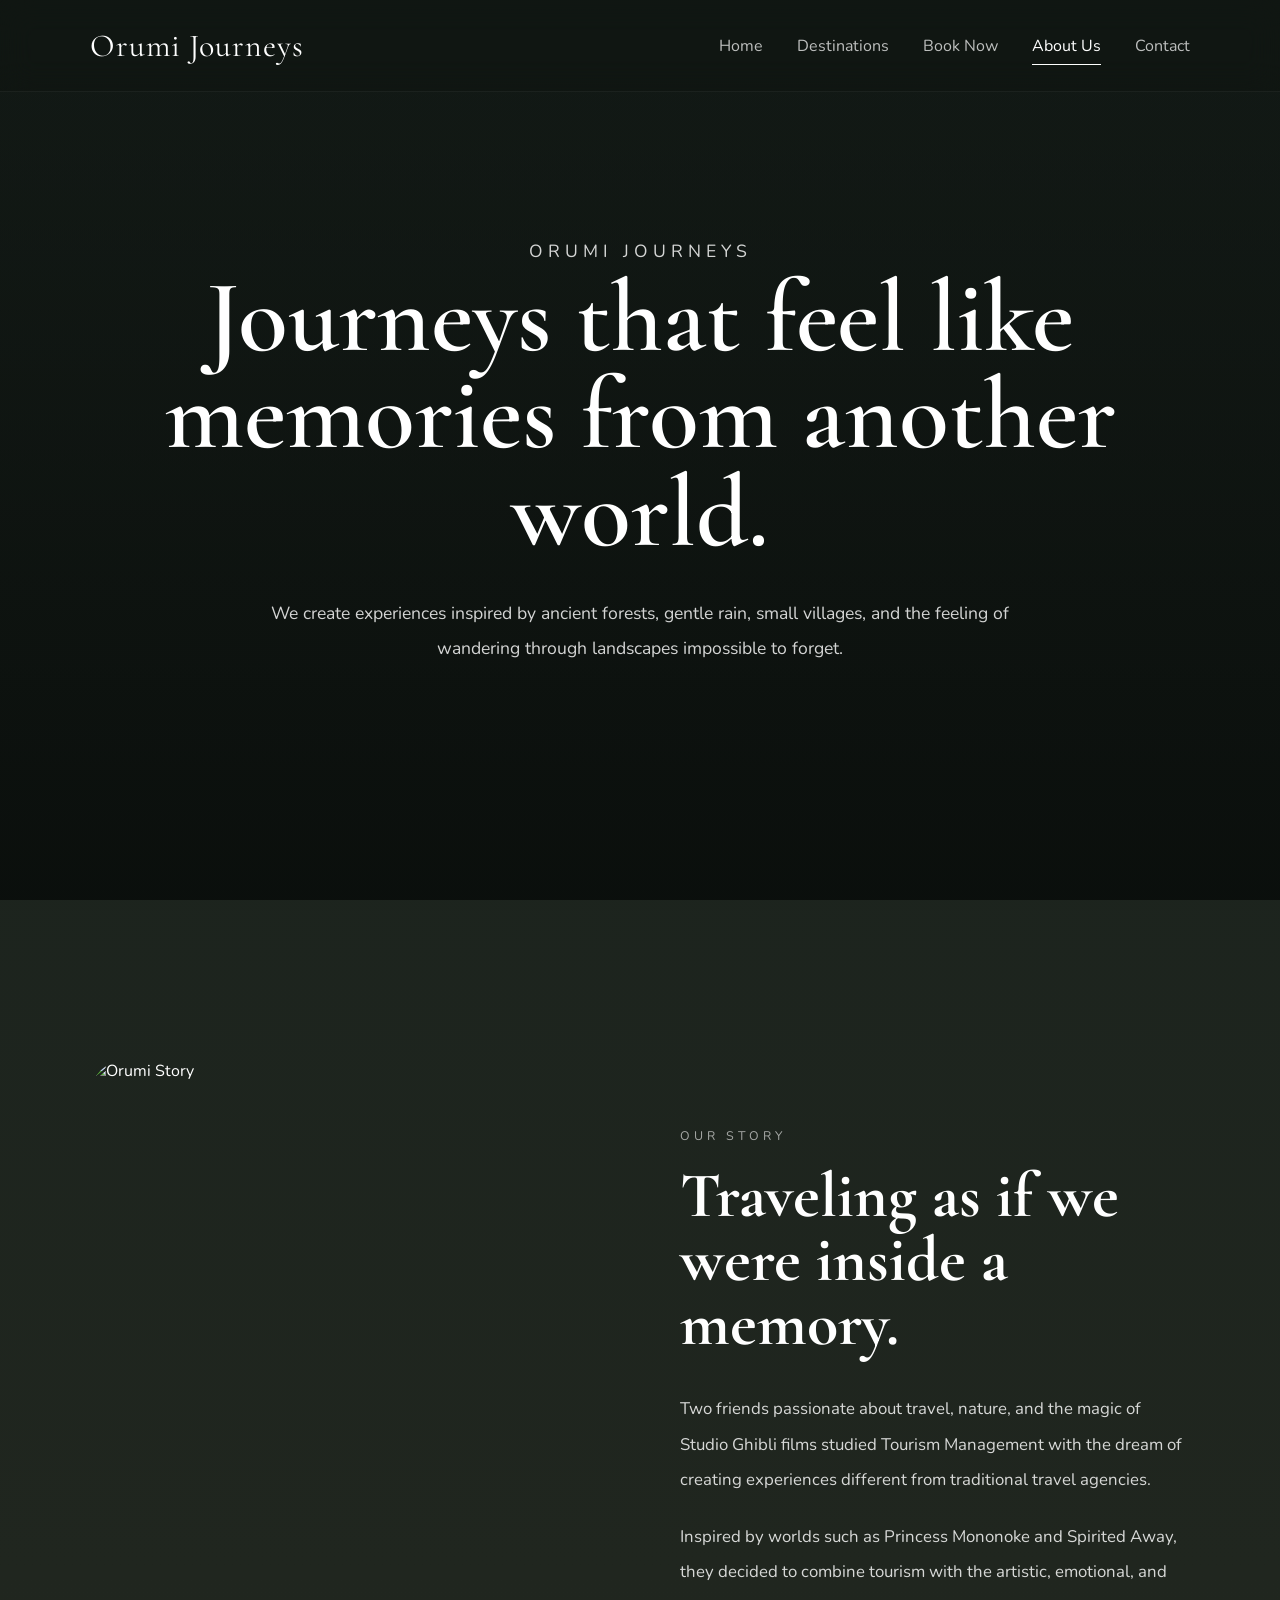
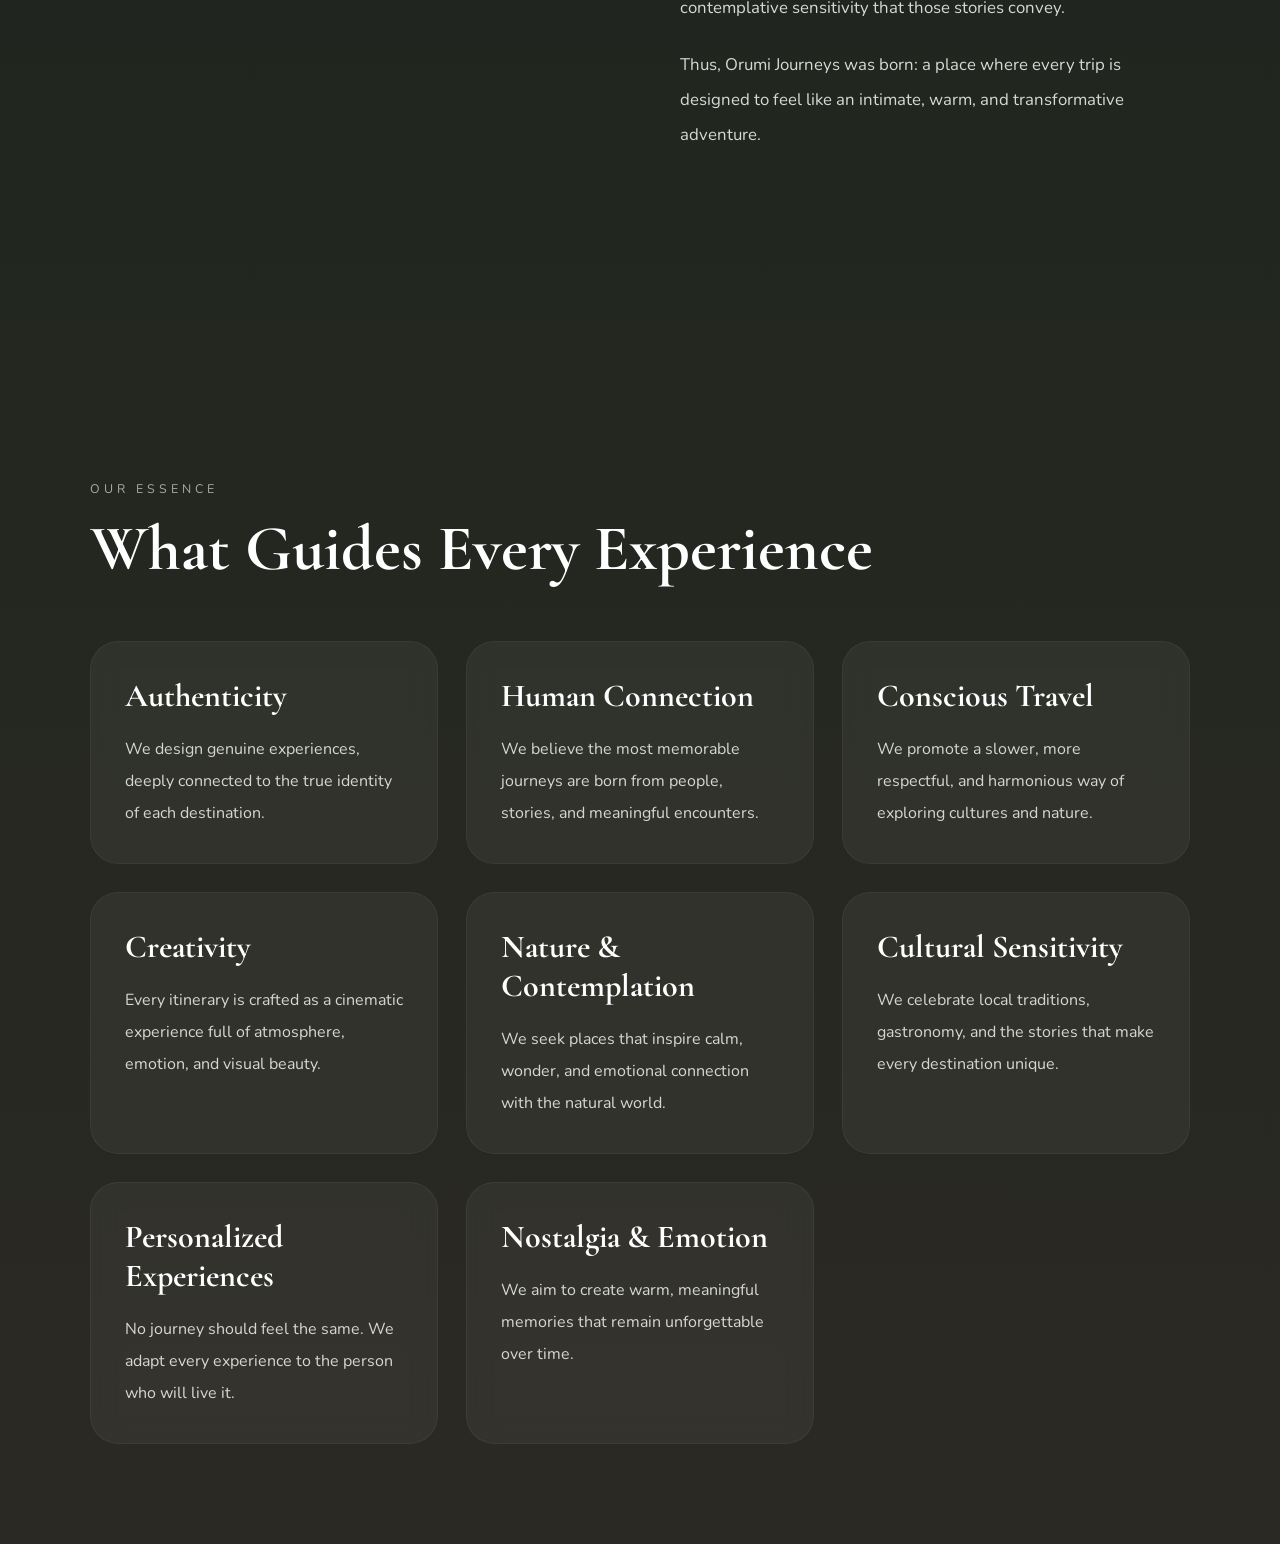
==== about-us.html @ 4b1cc678 "Update about-us.html" ====
<!DOCTYPE html>
<html lang="en">

<head>

  <meta charset="UTF-8">

  <meta
    name="viewport"
    content="width=device-width, initial-scale=1.0"
  >

  <title>
    About Us | Orumi Journeys
  </title>

  <!-- ================= FONTS ================= -->

  <link rel="preconnect" href="https://fonts.googleapis.com">

  <link
    rel="preconnect"
    href="https://fonts.gstatic.com"
    crossorigin
  >

  <link
    href="https://fonts.googleapis.com/css2?family=Cormorant+Garamond:wght@300;400;500;600;700&family=Nunito:wght@300;400;500;600&display=swap"
    rel="stylesheet"
  >

  <style>

    /* ================================================= */
    /* ================= RESET ========================= */
    /* ================================================= */

    * {

      margin: 0;
      padding: 0;
      box-sizing: border-box;

    }

    html {

      scroll-behavior: smooth;

    }

    body {

      font-family:
        'Nunito',
        sans-serif;

      background:
        linear-gradient(
          to bottom,
          #18211c,
          #20261f,
          #2b2923
        );

      color: white;

      overflow-x: hidden;

    }

    a {

      text-decoration: none;
      color: inherit;

    }

    img {

      display: block;

    }

    /* ================================================= */
    /* ================= FILM GRAIN ==================== */
    /* ================================================= */

    body::before {

      content: "";

      position: fixed;
      inset: 0;

      background-image:
        radial-gradient(
          rgba(255,255,255,0.03) 1px,
          transparent 1px
        );

      background-size:
        4px 4px;

      opacity: 0.18;

      pointer-events: none;

      z-index: 9999;

    }

    /* ================================================= */
    /* ================= HEADER ======================== */
    /* ================================================= */

    .header {

      position: fixed;

      top: 0;
      left: 0;

      width: 100%;

      padding:
        26px 7vw;

      display: flex;
      justify-content: space-between;
      align-items: center;

      z-index: 1000;

      background:
        rgba(12,16,14,0.28);

      backdrop-filter: blur(16px);

      border-bottom:
        1px solid rgba(255,255,255,0.05);

    }

    .logo {

      font-family:
        'Cormorant Garamond',
        serif;

      font-size: 2rem;

      letter-spacing: 1px;

    }

    .menu {

      display: flex;
      gap: 34px;

    }

    .menu a {

      opacity: 0.72;

      transition:
        opacity 0.4s ease;

      position: relative;

    }

    .menu a:hover,
    .menu a.active {

      opacity: 1;

    }

    .menu a.active::after {

      content: "";

      position: absolute;

      left: 0;
      bottom: -8px;

      width: 100%;
      height: 1px;

      background: white;

    }
        /* ================================================= */
    /* ================= HERO ========================== */
    /* ================================================= */

    .hero {

      position: relative;

      height: 100vh;

      display: flex;
      align-items: center;
      justify-content: center;

      text-align: center;

      overflow: hidden;

      background-image:
        url("img/yakushima.jpg");

      background-size: cover;
      background-position: center;

    }

    .hero::before {

      content: "";

      position: absolute;
      inset: 0;

      background:
        linear-gradient(
          to bottom,
          rgba(8,12,10,0.35),
          rgba(8,12,10,0.88)
        );

    }

    .hero-content {

      position: relative;
      z-index: 2;

      max-width: 1000px;

      padding:
        0 20px;

      animation:
        fadeUp 1.5s ease;

    }

    .hero-mini {

      letter-spacing: 5px;

      text-transform: uppercase;

      opacity: 0.7;

      margin-bottom: 22px;

      font-size: 0.85rem;

    }

    .hero h1 {

      font-family:
        'Cormorant Garamond',
        serif;

      font-size:
        clamp(3.5rem, 8vw, 7rem);

      line-height: 0.95;

      margin-bottom: 35px;

      font-weight: 600;

    }

    .hero p {

      max-width: 760px;

      margin: auto;

      line-height: 2;

      font-size: 1.1rem;

      opacity: 0.82;

    }

    /* ================================================= */
    /* ================= GENERAL ======================= */
    /* ================================================= */

    section {

      position: relative;

    }

    .section-mini {

      letter-spacing: 4px;

      text-transform: uppercase;

      font-size: 0.78rem;

      opacity: 0.6;

      margin-bottom: 20px;

    }

    .section-title {

      font-family:
        'Cormorant Garamond',
        serif;

      font-size:
        clamp(3rem,5vw,5.5rem);

      line-height: 1;

      margin-bottom: 35px;

    }

    .section-text {

      line-height: 2.1;

      opacity: 0.82;

      font-size: 1.05rem;

      max-width: 900px;

    }

    /* ================================================= */
    /* ================= STORY ========================= */
    /* ================================================= */

    .story-section {

      padding:
        160px 7vw;

    }

    .story-layout {

      display: grid;

      grid-template-columns:
        1fr 1fr;

      gap: 80px;

      align-items: center;

    }

    .story-image {

      position: relative;

      overflow: hidden;

      border-radius: 36px;

    }

    .story-image img {

      width: 100%;
      height: 760px;

      object-fit: cover;

      transition:
        transform 1.6s ease;

    }

    .story-image:hover img {

      transform: scale(1.04);

    }

    /* ================================================= */
    /* ================= VALUES ======================== */
    /* ================================================= */

    .values-section {

      padding:
        100px 7vw;

    }

    .values-grid {

      display: grid;

      grid-template-columns:
        repeat(auto-fit,minmax(280px,1fr));

      gap: 28px;

      margin-top: 60px;

    }

    .value {

      padding:
        34px;

      border-radius: 28px;

      background:
        rgba(255,255,255,0.05);

      border:
        1px solid rgba(255,255,255,0.05);

      backdrop-filter: blur(12px);

      transition:
        transform 0.5s ease,
        background 0.5s ease;

    }

    .value:hover {

      transform:
        translateY(-6px);

      background:
        rgba(255,255,255,0.08);

    }

    .value h3 {

      font-family:
        'Cormorant Garamond',
        serif;

      font-size: 2rem;

      margin-bottom: 18px;

    }

    .value p {

      line-height: 2;

      opacity: 0.8;

    }

    /* ================================================= */
    /* ================= IMAGE BREAK =================== */
    /* ================================================= */

    .image-break {

      height: 80vh;

      background-image:
        url("img/forest-fog.jpg");

      background-size: cover;
      background-position: center;

      background-attachment: fixed;

      position: relative;

    }
        .image-break::before {

      content: "";

      position: absolute;
      inset: 0;

      background:
        rgba(10,12,10,0.45);

    }

    /* ================================================= */
    /* ================= DIFFERENCE ==================== */
    /* ================================================= */

    .difference-section {

      padding:
        140px 7vw;

    }

    .difference-content {

      max-width: 950px;

    }

    .difference-list {

      display: flex;
      flex-direction: column;

      gap: 24px;

      margin-top: 45px;

    }

    .difference-item {

      padding-left: 24px;

      position: relative;

      line-height: 2;

      opacity: 0.84;

    }

    .difference-item::before {

      content: "";

      position: absolute;

      left: 0;
      top: 14px;

      width: 8px;
      height: 8px;

      border-radius: 50%;

      background:
        rgba(255,255,255,0.65);

    }

    /* ================================================= */
    /* ================= FOUNDERS ====================== */
    /* ================================================= */

    .founders-section {

      padding:
        140px 7vw;

    }

    .founders-title {

      font-family:
        'Cormorant Garamond',
        serif;

      font-size:
        clamp(3rem,5vw,5rem);

      line-height: 1;

      max-width: 700px;

      margin-bottom: 70px;

    }

    .founders-grid {

      display: grid;

      grid-template-columns:
        repeat(auto-fit,minmax(320px,1fr));

      gap: 40px;

    }

    .founder {

      position: relative;

    }

    .founder img {

      width: 100%;
      height: 650px;

      object-fit: cover;

      border-radius: 32px;

    }

    .founder-text {

      padding-top: 25px;

    }

    .founder-text h3 {

      font-family:
        'Cormorant Garamond',
        serif;

      font-size: 2.2rem;

      margin-bottom: 18px;

    }

    .founder-text p {

      line-height: 2;

      opacity: 0.82;

    }

    /* ================================================= */
    /* ================= TESTIMONIALS ================== */
    /* ================================================= */

    .testimonials {

      padding:
        140px 7vw;

    }

    .testimonial-grid {

      display: grid;

      grid-template-columns:
        repeat(auto-fit,minmax(280px,1fr));

      gap: 30px;

      margin-top: 60px;

    }

    .testimonial {

      padding:
        34px;

      border-radius: 28px;

      background:
        rgba(255,255,255,0.05);

      border:
        1px solid rgba(255,255,255,0.05);

      line-height: 2;

      opacity: 0.85;

    }

    .testimonial span {

      display: block;

      margin-top: 24px;

      opacity: 0.6;

    }

    /* ================================================= */
    /* ================= FINAL CTA ===================== */
    /* ================================================= */

    .final-cta {

      position: relative;

      padding:
        180px 7vw;

      overflow: hidden;

      background-image:
        url("img/jiufen.jpg");

      background-size: cover;
      background-position: center;

    }

    .cta-overlay {

      position: absolute;
      inset: 0;

      background:
        rgba(8,10,8,0.72);

      backdrop-filter: blur(3px);

    }

    .cta-content {

      position: relative;
      z-index: 2;

      max-width: 900px;

    }

    .cta-content h2 {

      font-family:
        'Cormorant Garamond',
        serif;

      font-size:
        clamp(3rem,6vw,5.8rem);

      line-height: 0.98;

      margin-bottom: 30px;

    }

    .cta-content p {

      max-width: 700px;

      line-height: 2;

      opacity: 0.82;

      margin-bottom: 45px;

    }

    .cta-buttons {

      display: flex;
      flex-wrap: wrap;

      gap: 20px;

    }

    .btn {

      padding:
        18px 34px;

      border-radius: 999px;

      transition:
        transform 0.4s ease,
        background 0.4s ease;

    }

    .btn:hover {

      transform:
        translateY(-3px);

    }

    .btn-primary {

      background:
        white;

      color:
        #151b18;

    }
        .btn-secondary {

      background:
        rgba(255,255,255,0.08);

      border:
        1px solid rgba(255,255,255,0.08);

    }

    /* ================================================= */
    /* ================= FOOTER ======================== */
    /* ================================================= */

    footer {

      padding:
        90px 7vw;

      background:
        #141815;

      border-top:
        1px solid rgba(255,255,255,0.05);

    }

    .footer-grid {

      display: grid;

      grid-template-columns:
        repeat(auto-fit,minmax(220px,1fr));

      gap: 50px;

    }

    .footer-title {

      font-family:
        'Cormorant Garamond',
        serif;

      font-size: 2rem;

      margin-bottom: 20px;

    }

    .footer-column {

      display: flex;
      flex-direction: column;

      gap: 14px;

    }

    .footer-column p,
    .footer-column a {

      opacity: 0.74;

    }

    .footer-bottom {

      margin-top: 70px;

      text-align: center;

      opacity: 0.55;

    }

    /* ================================================= */
    /* ================= ANIMATIONS ==================== */
    /* ================================================= */

    @keyframes fadeUp {

      from {

        opacity: 0;
        transform:
          translateY(30px);

      }

      to {

        opacity: 1;
        transform:
          translateY(0);

      }

    }

    /* ================================================= */
    /* ================= RESPONSIVE ==================== */
    /* ================================================= */

    @media (max-width: 1000px) {

      .story-layout {

        grid-template-columns:
          1fr;

      }

      .story-image img {

        height: 520px;

      }

    }

    @media (max-width: 900px) {

      .menu {

        display: none;

      }

      .hero {

        height: 90vh;

      }

      section {

        overflow: hidden;

      }

      .story-section,
      .difference-section,
      .founders-section,
      .testimonials,
      .values-section {

        padding:
          100px 24px;

      }

      .final-cta {

        padding:
          140px 24px;

      }

      .founder img {

        height: 500px;

      }

    }

  </style>

</head>

<body>

  <header class="header">

    <div class="logo">
      Orumi Journeys
    </div>

    <nav class="menu">

      <a href="index.html">
        Home
      </a>

      <a href="destinations.html">
        Destinations
      </a>

      <a href="book-now.html">
        Book Now
      </a>

      <a
        href="about-us.html"
        class="active"
      >
        About Us
      </a>

      <a href="contact-us.html">
        Contact
      </a>

    </nav>

  </header>

  <section class="hero">

    <div class="hero-content">

      <p class="hero-mini">
        Orumi Journeys
      </p>

      <h1>
        Journeys that feel like
        memories from another world.
      </h1>

      <p>

        We create experiences inspired by
        ancient forests, gentle rain,
        small villages, and the feeling
        of wandering through landscapes
        impossible to forget.

      </p>

    </div>

  </section>

  <section class="story-section">

    <div class="story-layout">

      <div class="story-image">

        <img
          src="img/about-story.jpg"
          alt="Orumi Story"
        >

      </div>

      <div class="story-content">

        <p class="section-mini">
          Our Story
        </p>

        <h2 class="section-title">
          Traveling as if
          we were inside
          a memory.
        </h2>

        <p class="section-text">

          Two friends passionate about travel,
          nature, and the magic of
          Studio Ghibli films studied Tourism
          Management with the dream of creating
          experiences different from
          traditional travel agencies.

        </p>

        <br>

        <p class="section-text">

          Inspired by worlds such as
          Princess Mononoke and Spirited Away,
          they decided to combine tourism with
          the artistic, emotional, and contemplative
          sensitivity that those stories convey.

        </p>

        <br>

        <p class="section-text">

          Thus, Orumi Journeys was born:
          a place where every trip is designed
          to feel like an intimate,
          warm, and transformative adventure.

        </p>

      </div>

    </div>

  </section>

  <section class="values-section">

    <p class="section-mini">
      Our Essence
    </p>

    <h2 class="section-title">
      What Guides Every Experience
    </h2>

    <div class="values-grid">

      <div class="value">
        <h3>Authenticity</h3>
        <p>
          We design genuine experiences,
          deeply connected to the true identity
          of each destination.
        </p>
      </div>

      <div class="value">
        <h3>Human Connection</h3>
        <p>
          We believe the most memorable journeys
          are born from people, stories,
          and meaningful encounters.
        </p>
      </div>

      <div class="value">
        <h3>Conscious Travel</h3>
        <p>
          We promote a slower, more respectful,
          and harmonious way of exploring
          cultures and nature.
        </p>
      </div>

      <div class="value">
        <h3>Creativity</h3>
        <p>
          Every itinerary is crafted as a
          cinematic experience full of atmosphere,
          emotion, and visual beauty.
        </p>
      </div>

      <div class="value">
        <h3>Nature & Contemplation</h3>
        <p>
          We seek places that inspire calm,
          wonder, and emotional connection
          with the natural world.
        </p>
      </div>

      <div class="value">
        <h3>Cultural Sensitivity</h3>
        <p>
          We celebrate local traditions,
          gastronomy, and the stories
          that make every destination unique.
        </p>
      </div>

      <div class="value">
        <h3>Personalized Experiences</h3>
        <p>
          No journey should feel the same.
          We adapt every experience to the person
          who will live it.
        </p>
      </div>

      <div class="value">
        <h3>Nostalgia & Emotion</h3>
        <p>
          We aim to create warm,
          meaningful memories that remain
          unforgettable over time.
        </p>
      </div>

    </div>

  </section>

</body>

</html>
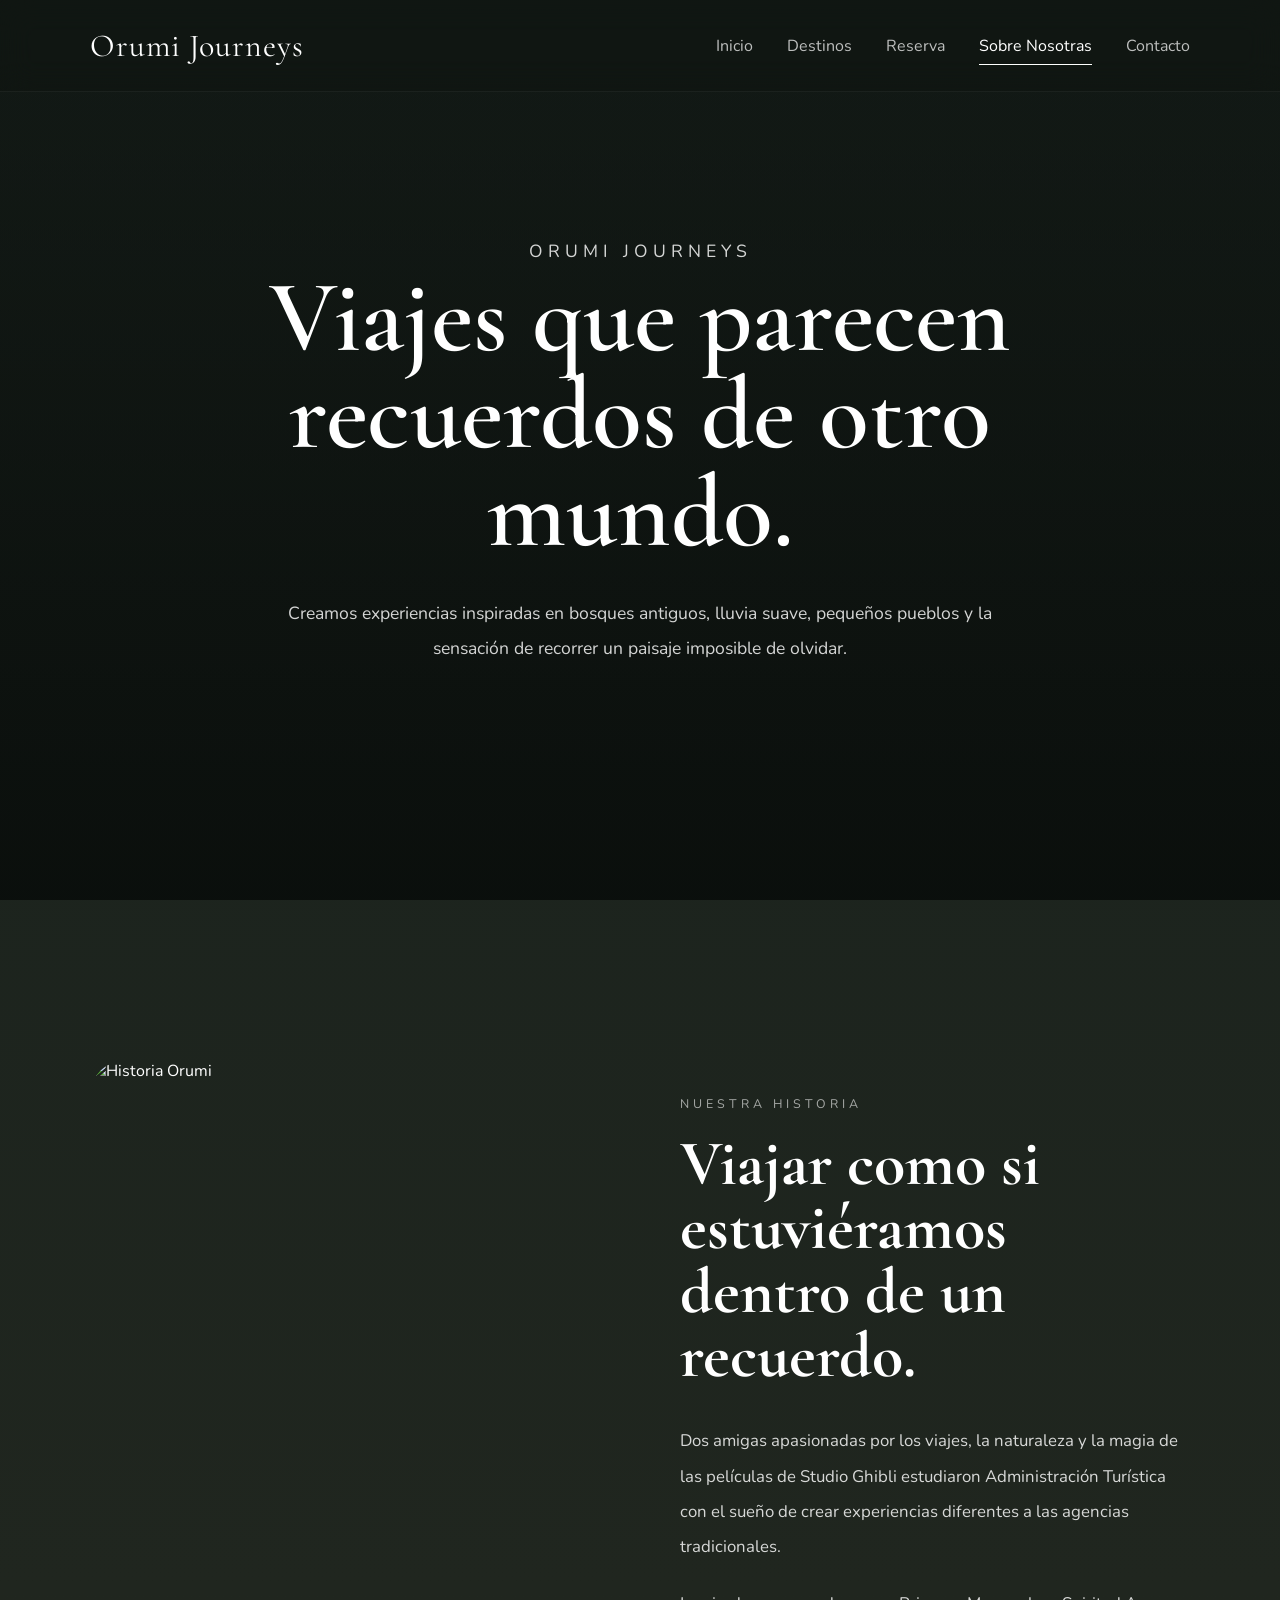
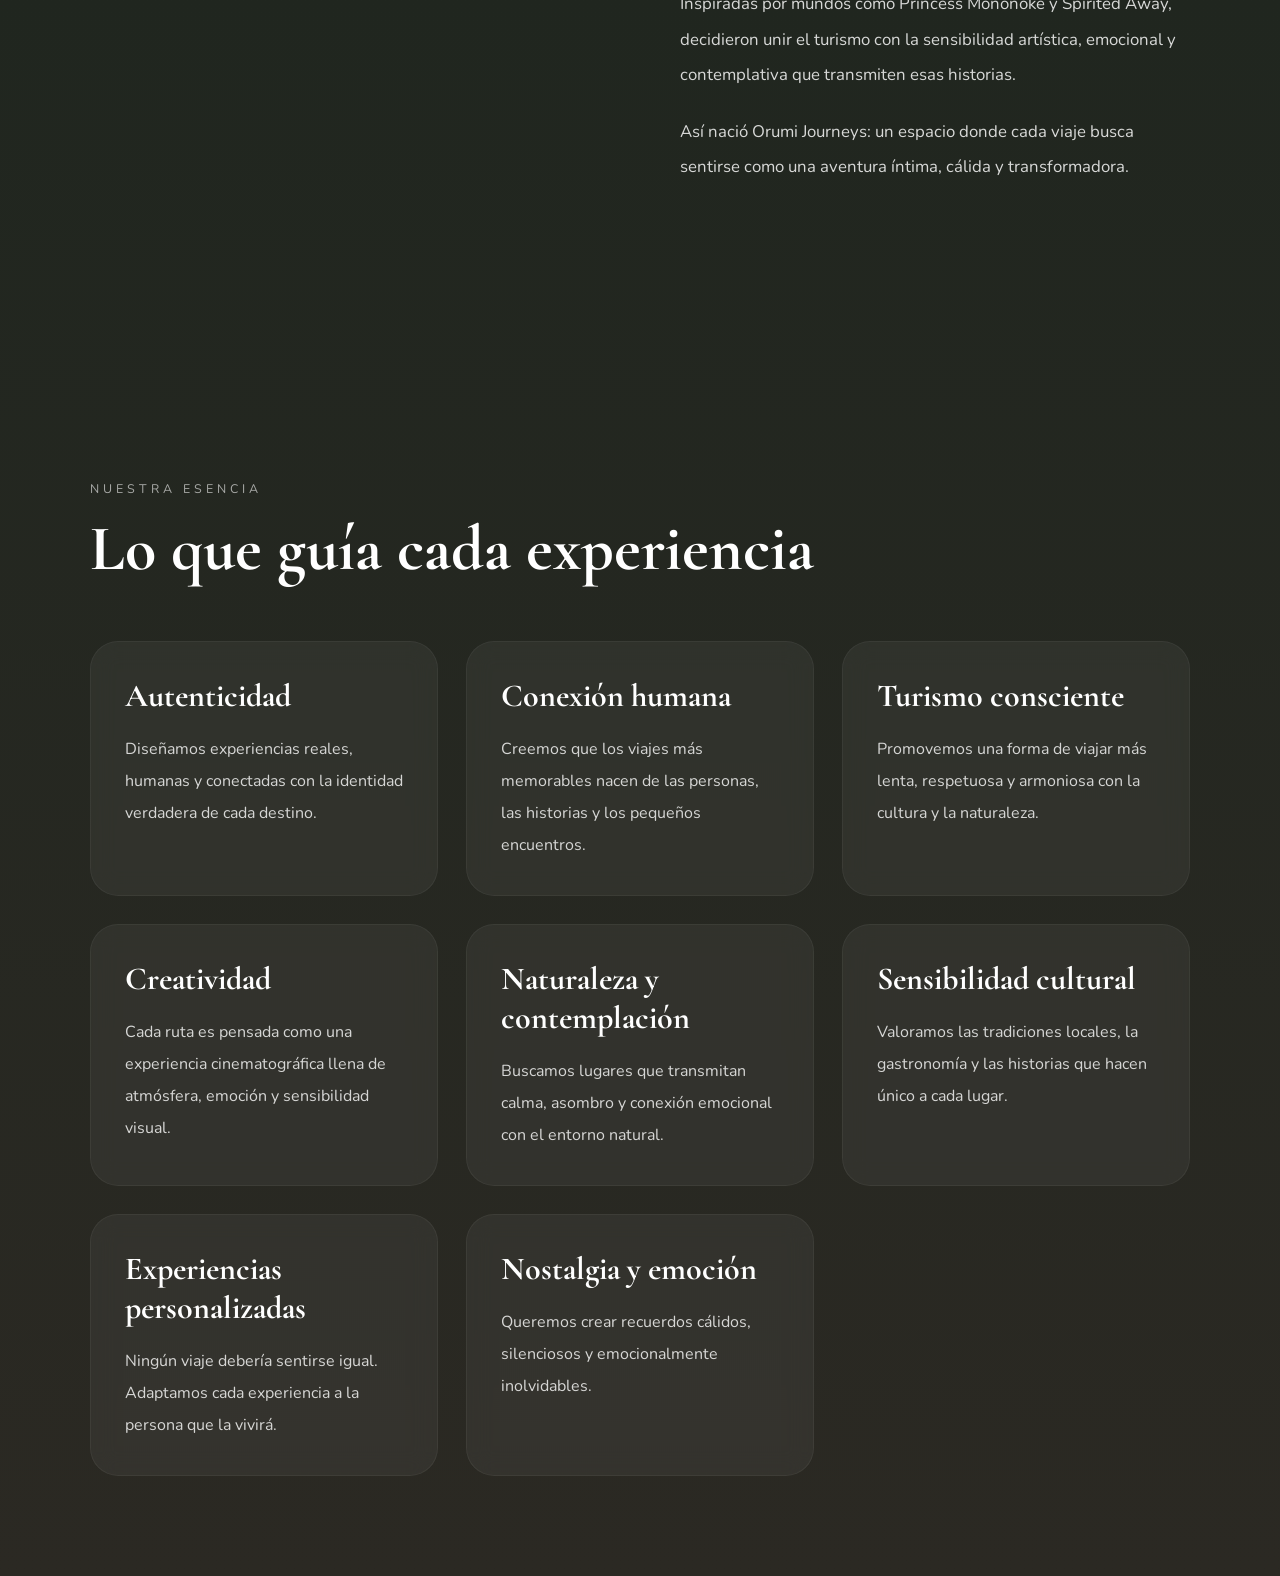
==== commit b51e9d91: "Translate 'About Us' page content to Spanish" ====
--- a/about-us.html
+++ b/about-us.html
@@ -1,5 +1,5 @@
 <!DOCTYPE html>
-<html lang="en">
+<html lang="es">
 
 <head>
 
@@ -11,10 +11,10 @@
   >
 
   <title>
-    About Us | Orumi Journeys
+    Sobre Nosotras | Orumi Journeys
   </title>
 
-  <!-- ================= FONTS ================= -->
+  <!-- ================= FUENTES ================= -->
 
   <link rel="preconnect" href="https://fonts.googleapis.com">
 
@@ -194,7 +194,8 @@
       background: white;
 
     }
-        /* ================================================= */
+
+    /* ================================================= */
     /* ================= HERO ========================== */
     /* ================================================= */
 
@@ -493,7 +494,8 @@
       position: relative;
 
     }
-        .image-break::before {
+
+    .image-break::before {
 
       content: "";
 
@@ -806,7 +808,8 @@
         #151b18;
 
     }
-        .btn-secondary {
+
+    .btn-secondary {
 
       background:
         rgba(255,255,255,0.08);
@@ -979,6 +982,10 @@
 
 <body>
 
+  <!-- ================================================= -->
+  <!-- ================= HEADER ======================== -->
+  <!-- ================================================= -->
+
   <header class="header">
 
     <div class="logo">
@@ -988,31 +995,35 @@
     <nav class="menu">
 
       <a href="index.html">
-        Home
+        Inicio
       </a>
 
       <a href="destinations.html">
-        Destinations
+        Destinos
       </a>
 
       <a href="book-now.html">
-        Book Now
+        Reserva
       </a>
 
       <a
         href="about-us.html"
         class="active"
       >
-        About Us
+        Sobre Nosotras
       </a>
 
-      <a href="contact-us.html">
-        Contact
+      <a href="contacto.html">
+        Contacto
       </a>
 
     </nav>
 
   </header>
+
+  <!-- ================================================= -->
+  <!-- ================= HERO ========================== -->
+  <!-- ================================================= -->
 
   <section class="hero">
 
@@ -1023,23 +1034,26 @@
       </p>
 
       <h1>
-        Journeys that feel like
-        memories from another world.
+        Viajes que parecen
+        recuerdos de otro mundo.
       </h1>
 
       <p>
 
-        We create experiences inspired by
-        ancient forests, gentle rain,
-        small villages, and the feeling
-        of wandering through landscapes
-        impossible to forget.
+        Creamos experiencias inspiradas
+        en bosques antiguos, lluvia suave,
+        pequeños pueblos y la sensación
+        de recorrer un paisaje imposible de olvidar.
 
       </p>
 
     </div>
 
   </section>
+
+  <!-- ================================================= -->
+  <!-- ================= STORY ========================= -->
+  <!-- ================================================= -->
 
   <section class="story-section">
 
@@ -1049,7 +1063,7 @@
 
         <img
           src="img/about-story.jpg"
-          alt="Orumi Story"
+          alt="Historia Orumi"
         >
 
       </div>
@@ -1057,23 +1071,22 @@
       <div class="story-content">
 
         <p class="section-mini">
-          Our Story
+          Nuestra Historia
         </p>
 
         <h2 class="section-title">
-          Traveling as if
-          we were inside
-          a memory.
+          Viajar como si
+          estuviéramos dentro
+          de un recuerdo.
         </h2>
 
         <p class="section-text">
 
-          Two friends passionate about travel,
-          nature, and the magic of
-          Studio Ghibli films studied Tourism
-          Management with the dream of creating
-          experiences different from
-          traditional travel agencies.
+          Dos amigas apasionadas por los viajes,
+          la naturaleza y la magia de las películas
+          de Studio Ghibli estudiaron Administración
+          Turística con el sueño de crear experiencias
+          diferentes a las agencias tradicionales.
 
         </p>
 
@@ -1081,11 +1094,11 @@
 
         <p class="section-text">
 
-          Inspired by worlds such as
-          Princess Mononoke and Spirited Away,
-          they decided to combine tourism with
-          the artistic, emotional, and contemplative
-          sensitivity that those stories convey.
+          Inspiradas por mundos como
+          Princess Mononoke y Spirited Away,
+          decidieron unir el turismo con la sensibilidad
+          artística, emocional y contemplativa
+          que transmiten esas historias.
 
         </p>
 
@@ -1093,10 +1106,10 @@
 
         <p class="section-text">
 
-          Thus, Orumi Journeys was born:
-          a place where every trip is designed
-          to feel like an intimate,
-          warm, and transformative adventure.
+          Así nació Orumi Journeys:
+          un espacio donde cada viaje busca sentirse
+          como una aventura íntima,
+          cálida y transformadora.
 
         </p>
 
@@ -1106,88 +1119,148 @@
 
   </section>
 
+  <!-- ================================================= -->
+  <!-- ================= VALUES ======================== -->
+  <!-- ================================================= -->
+
   <section class="values-section">
 
     <p class="section-mini">
-      Our Essence
+      Nuestra esencia
     </p>
 
     <h2 class="section-title">
-      What Guides Every Experience
+      Lo que guía cada experiencia
     </h2>
 
     <div class="values-grid">
 
       <div class="value">
-        <h3>Authenticity</h3>
+
+        <h3>
+          Autenticidad
+        </h3>
+
         <p>
-          We design genuine experiences,
-          deeply connected to the true identity
-          of each destination.
+
+          Diseñamos experiencias reales,
+          humanas y conectadas con la identidad
+          verdadera de cada destino.
+
         </p>
+
       </div>
 
       <div class="value">
-        <h3>Human Connection</h3>
+
+        <h3>
+          Conexión humana
+        </h3>
+
         <p>
-          We believe the most memorable journeys
-          are born from people, stories,
-          and meaningful encounters.
+
+          Creemos que los viajes más memorables
+          nacen de las personas, las historias
+          y los pequeños encuentros.
+
         </p>
+
       </div>
 
       <div class="value">
-        <h3>Conscious Travel</h3>
+
+        <h3>
+          Turismo consciente
+        </h3>
+
         <p>
-          We promote a slower, more respectful,
-          and harmonious way of exploring
-          cultures and nature.
+
+          Promovemos una forma de viajar
+          más lenta, respetuosa y armoniosa
+          con la cultura y la naturaleza.
+
         </p>
+
       </div>
 
       <div class="value">
-        <h3>Creativity</h3>
+
+        <h3>
+          Creatividad
+        </h3>
+
         <p>
-          Every itinerary is crafted as a
-          cinematic experience full of atmosphere,
-          emotion, and visual beauty.
+
+          Cada ruta es pensada como una experiencia
+          cinematográfica llena de atmósfera,
+          emoción y sensibilidad visual.
+
         </p>
+
       </div>
 
       <div class="value">
-        <h3>Nature & Contemplation</h3>
+
+        <h3>
+          Naturaleza y contemplación
+        </h3>
+
         <p>
-          We seek places that inspire calm,
-          wonder, and emotional connection
-          with the natural world.
+
+          Buscamos lugares que transmitan calma,
+          asombro y conexión emocional
+          con el entorno natural.
+
         </p>
+
       </div>
 
       <div class="value">
-        <h3>Cultural Sensitivity</h3>
+
+        <h3>
+          Sensibilidad cultural
+        </h3>
+
         <p>
-          We celebrate local traditions,
-          gastronomy, and the stories
-          that make every destination unique.
+
+          Valoramos las tradiciones locales,
+          la gastronomía y las historias
+          que hacen único a cada lugar.
+
         </p>
+
       </div>
 
       <div class="value">
-        <h3>Personalized Experiences</h3>
+
+        <h3>
+          Experiencias personalizadas
+        </h3>
+
         <p>
-          No journey should feel the same.
-          We adapt every experience to the person
-          who will live it.
+
+          Ningún viaje debería sentirse igual.
+          Adaptamos cada experiencia a la persona
+          que la vivirá.
+
         </p>
+
       </div>
 
       <div class="value">
-        <h3>Nostalgia & Emotion</h3>
+
+        <h3>
+          Nostalgia y emoción
+        </h3>
+
         <p>
-          We aim to create warm,
-          meaningful memories that remain
-          unforgettable over time.
+
+          Queremos crear recuerdos cálidos,
+          silenciosos y emocionalmente
+          inolvidables.
+
         </p>
+
       </div>
 
     </div>
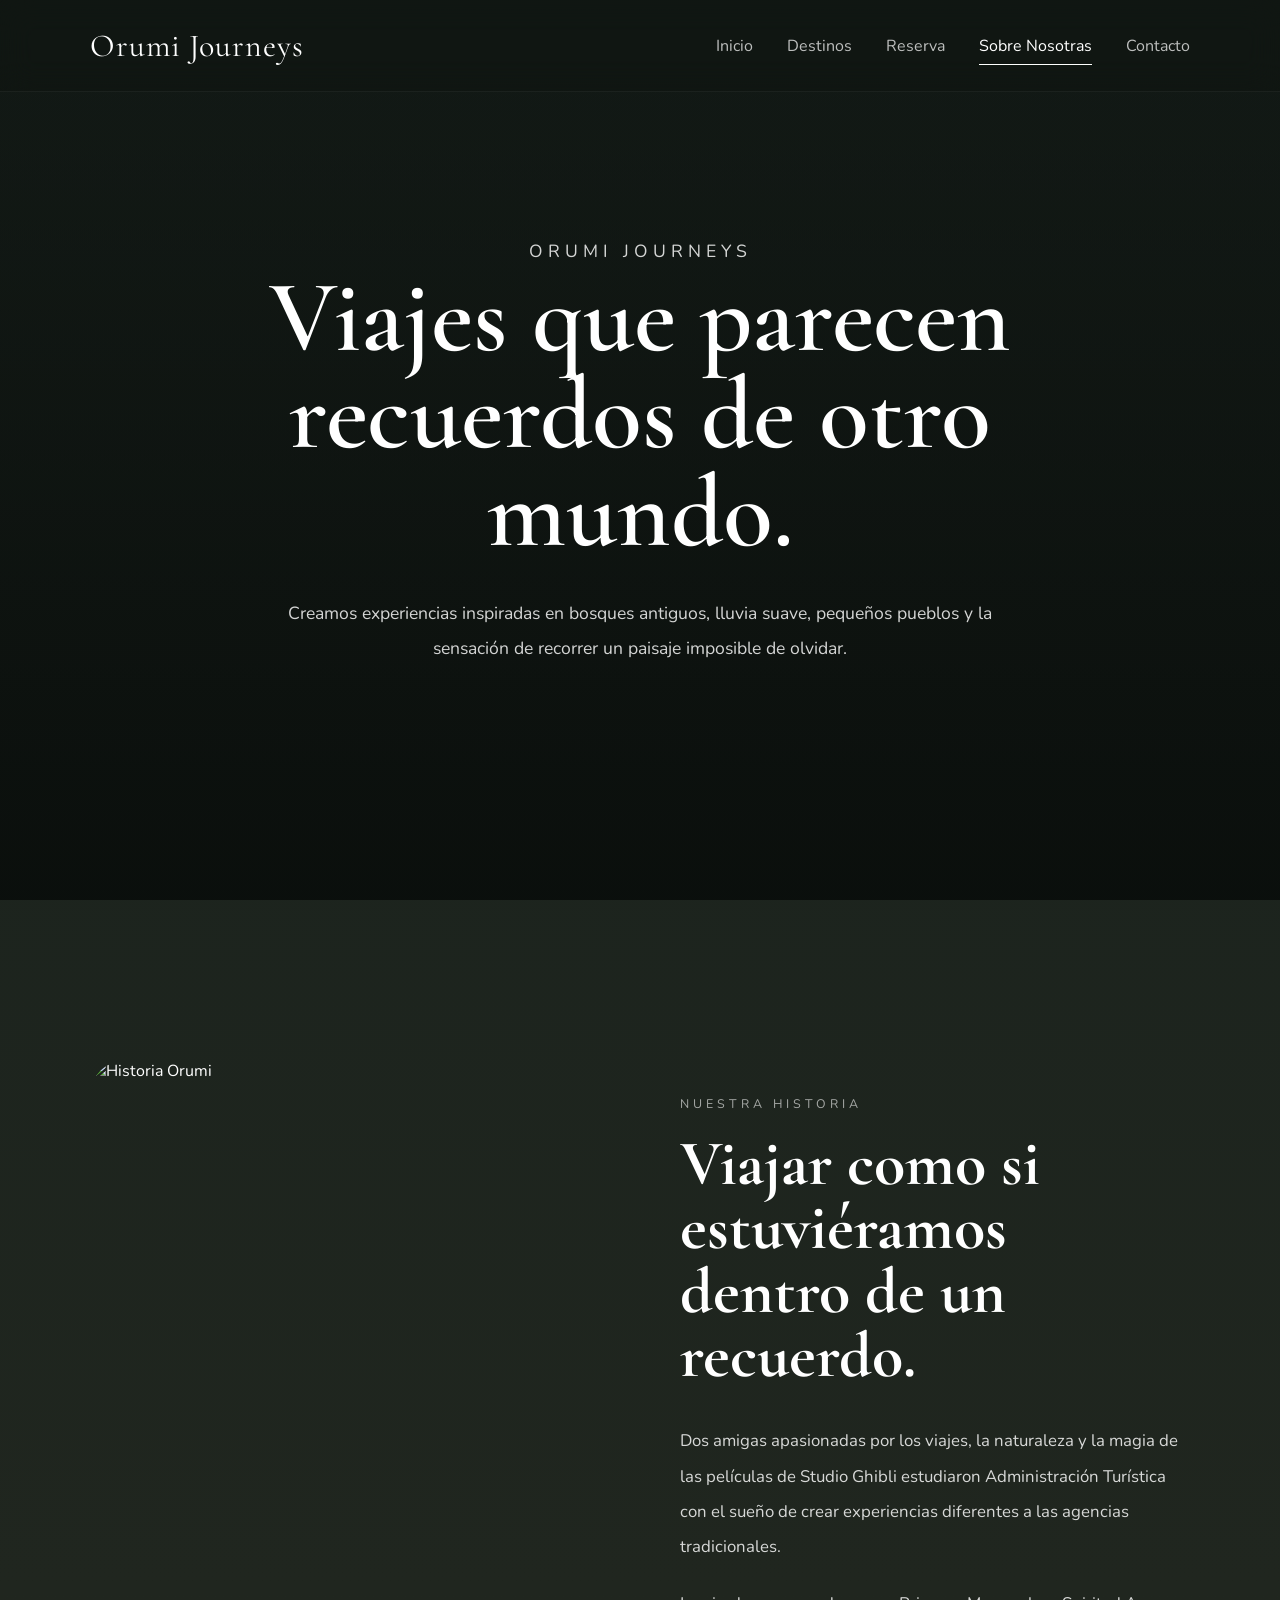
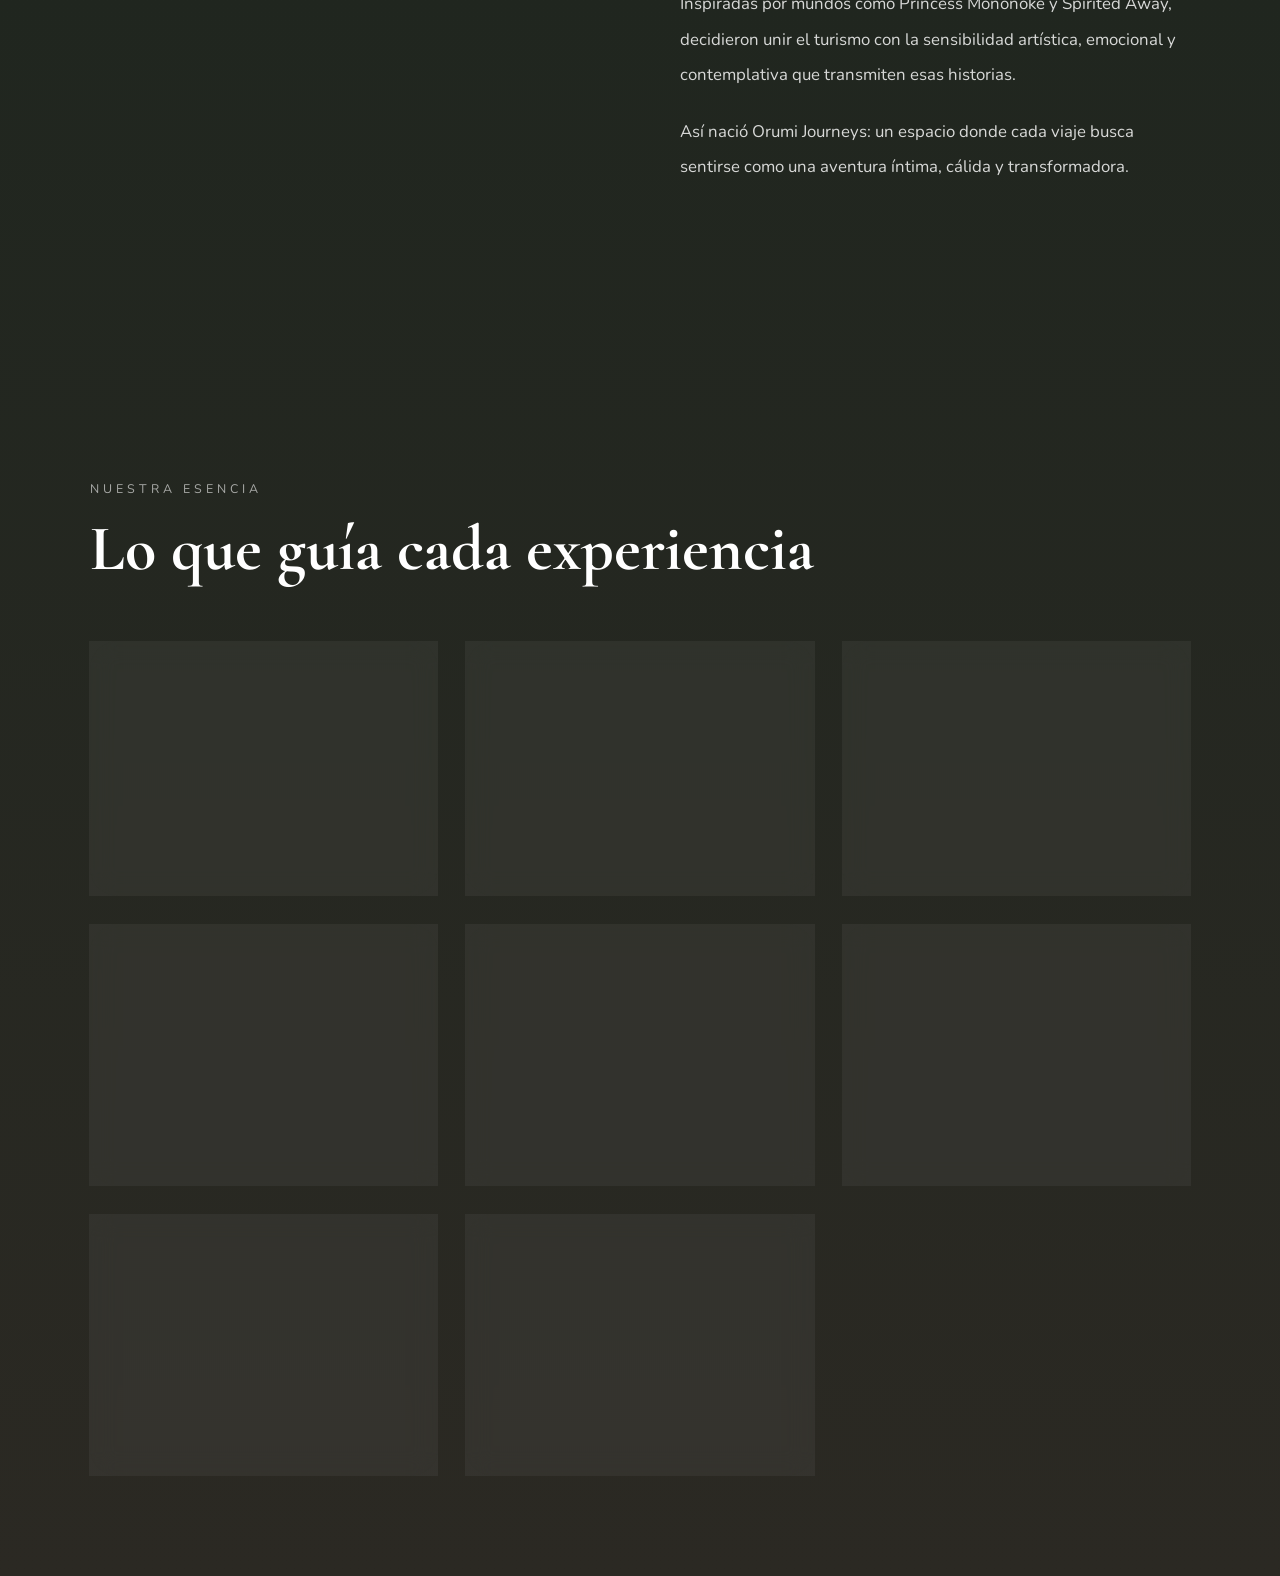
==== commit 62e0ef89: "Fix missing newline before closing html tag" ====
--- a/about-us.html
+++ b/about-us.html
@@ -1,3 +1,4 @@
+
 <!DOCTYPE html>
 <html lang="es">
 
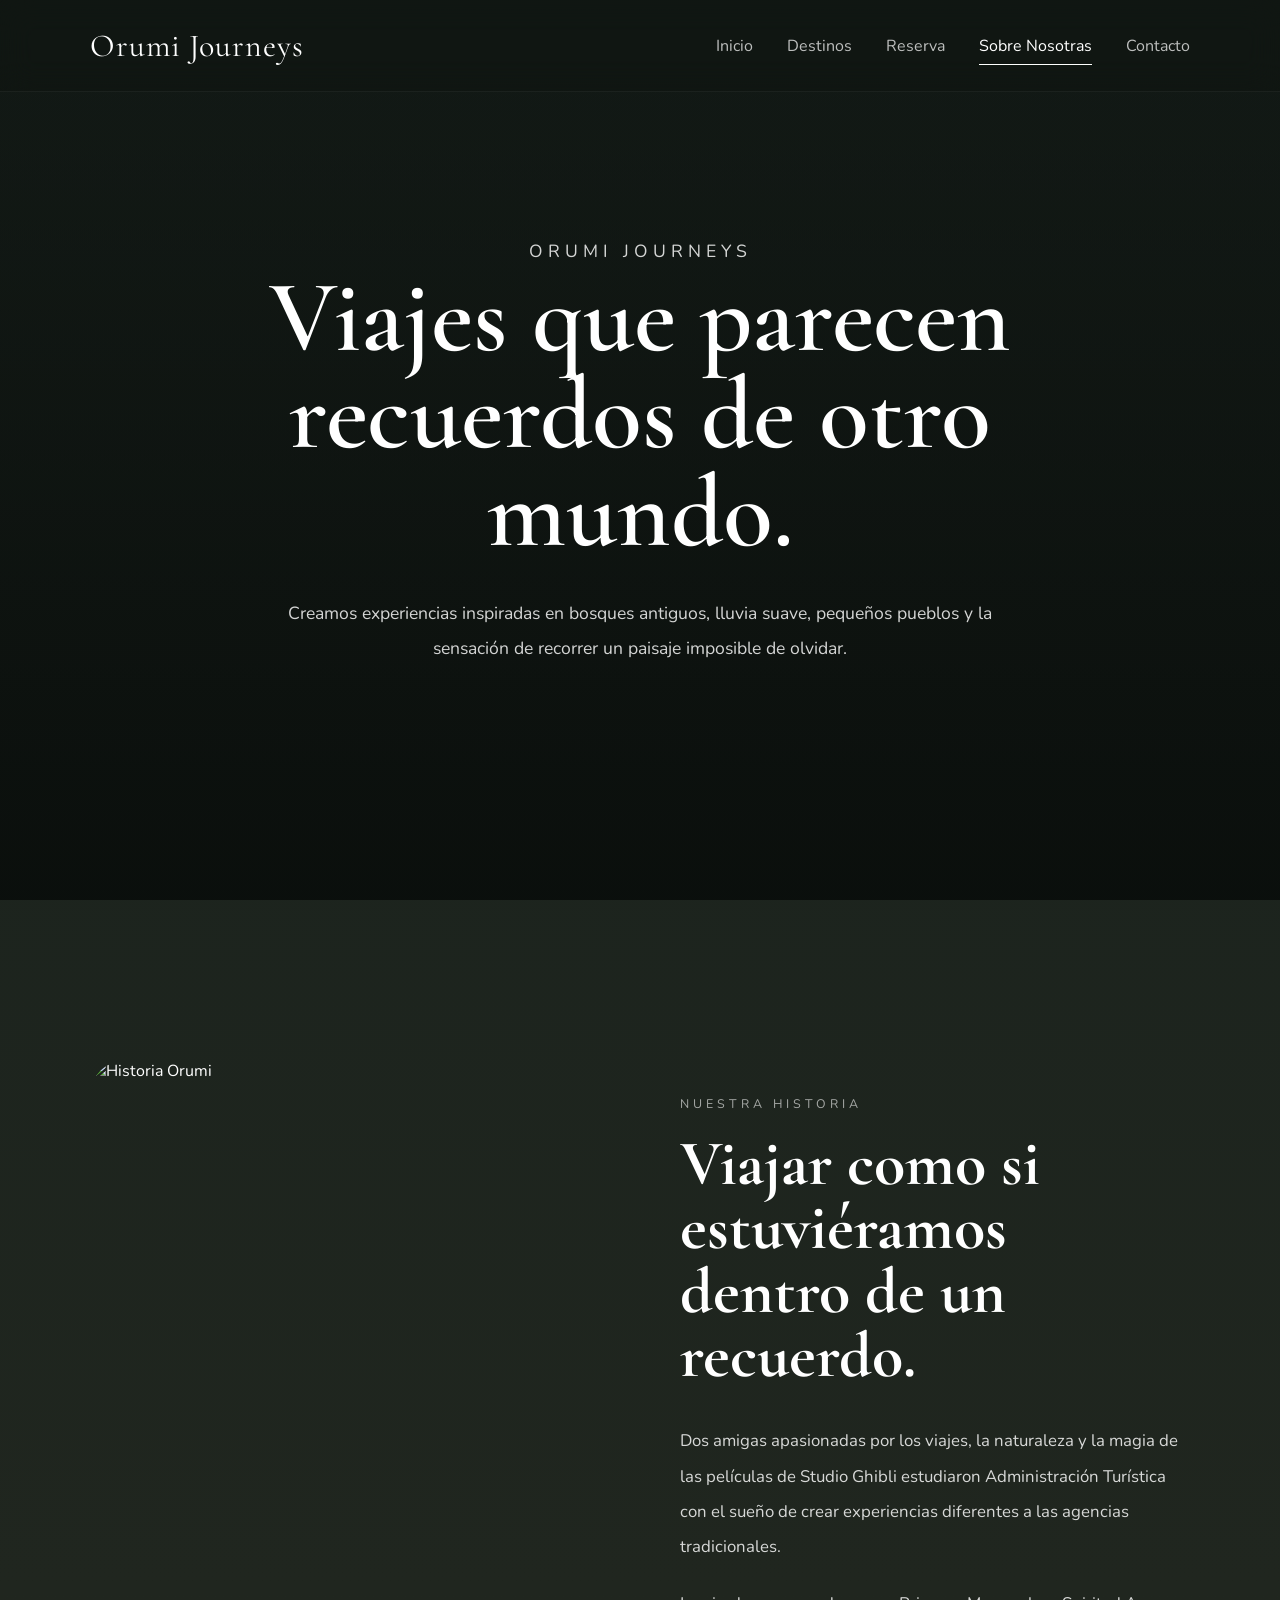
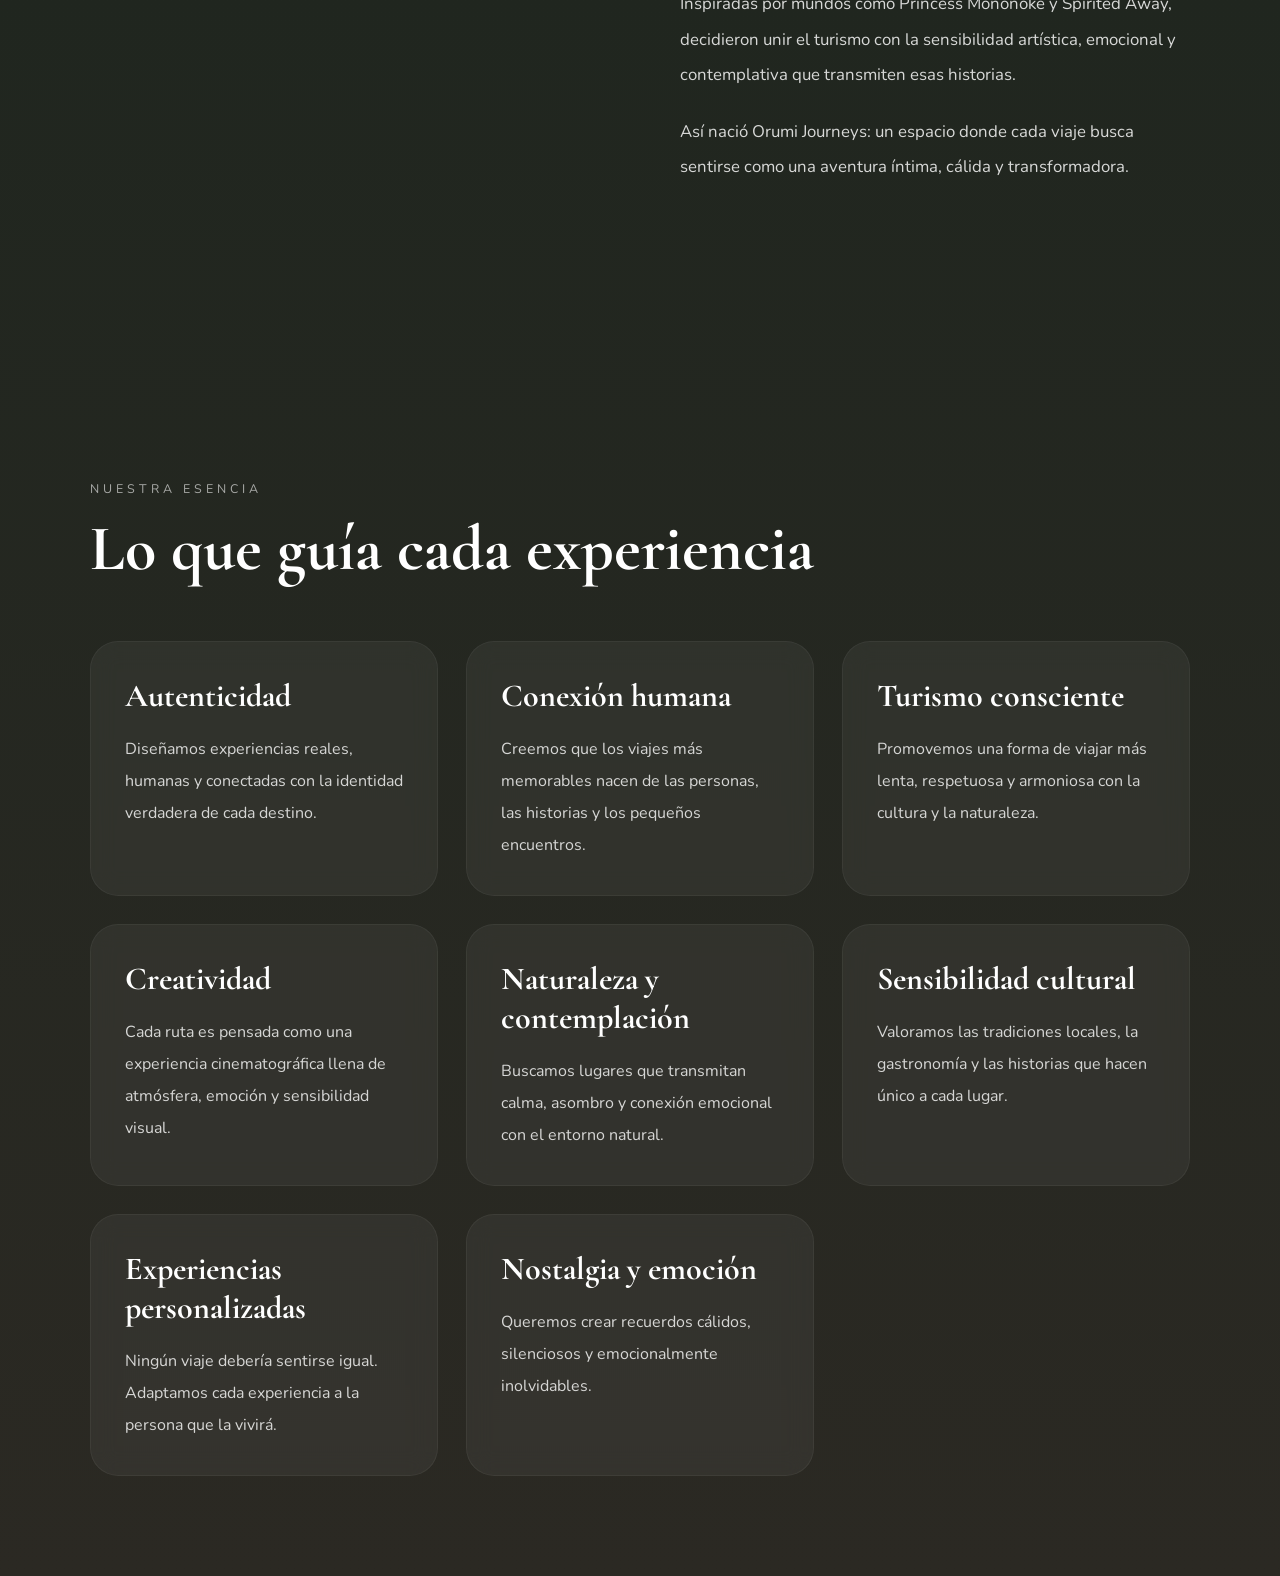
==== commit 141af020: "Update about-us.html" ====
--- a/about-us.html
+++ b/about-us.html
@@ -1014,7 +1014,7 @@
         Sobre Nosotras
       </a>
 
-      <a href="contacto.html">
+      <a href="contact-us.html">
         Contacto
       </a>
 
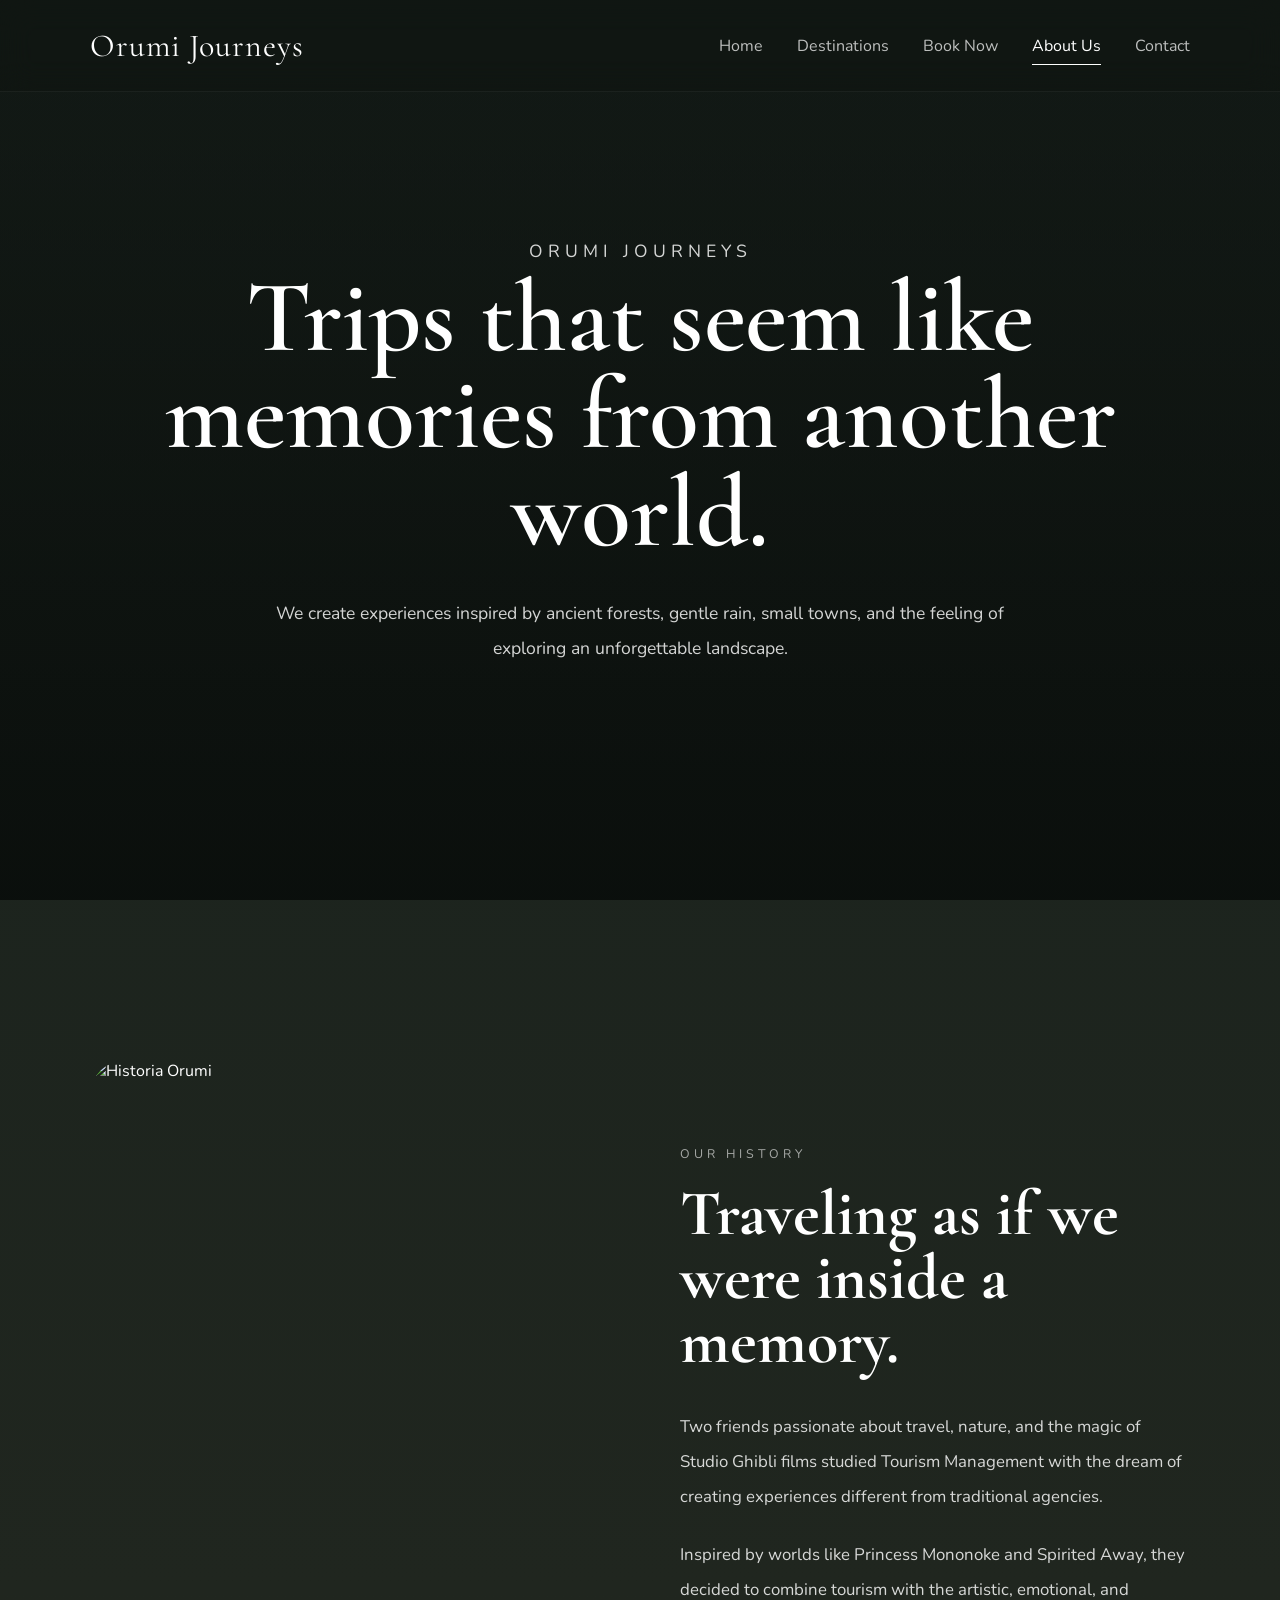
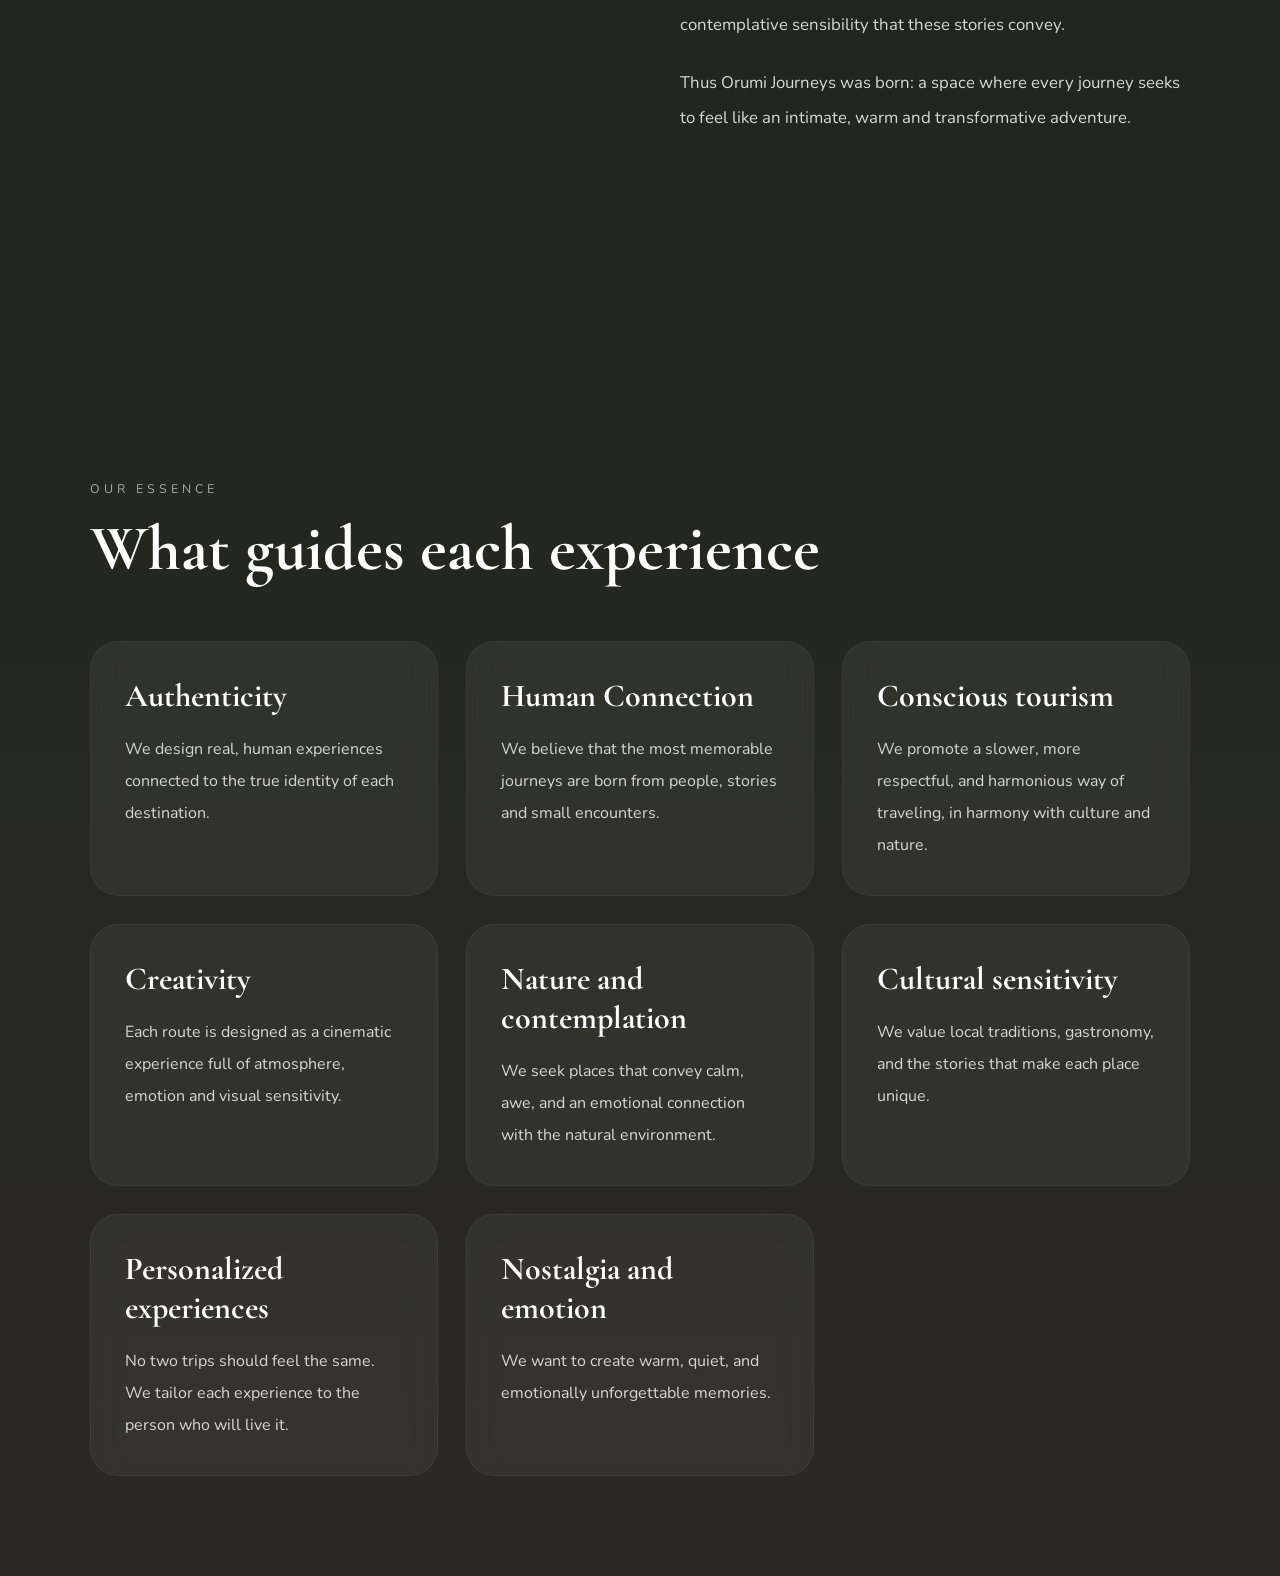
==== commit 360d74e1: "Update about-us.html" ====
--- a/about-us.html
+++ b/about-us.html
@@ -12,7 +12,7 @@
   >
 
   <title>
-    Sobre Nosotras | Orumi Journeys
+    About Us | Orumi Journeys
   </title>
 
   <!-- ================= FUENTES ================= -->
@@ -996,26 +996,26 @@
     <nav class="menu">
 
       <a href="index.html">
-        Inicio
+        Home
       </a>
 
       <a href="destinations.html">
-        Destinos
+        Destinations
       </a>
 
       <a href="book-now.html">
-        Reserva
+        Book Now
       </a>
 
       <a
         href="about-us.html"
         class="active"
       >
-        Sobre Nosotras
+        About Us
       </a>
 
       <a href="contact-us.html">
-        Contacto
+        Contact
       </a>
 
     </nav>
@@ -1035,17 +1035,12 @@
       </p>
 
       <h1>
-        Viajes que parecen
-        recuerdos de otro mundo.
+        Trips that seem like memories from another world.
       </h1>
 
       <p>
 
-        Creamos experiencias inspiradas
-        en bosques antiguos, lluvia suave,
-        pequeños pueblos y la sensación
-        de recorrer un paisaje imposible de olvidar.
-
+        We create experiences inspired by ancient forests, gentle rain, small towns, and the feeling of exploring an unforgettable landscape.
       </p>
 
     </div>
@@ -1072,46 +1067,30 @@
       <div class="story-content">
 
         <p class="section-mini">
-          Nuestra Historia
+          Our History
         </p>
 
         <h2 class="section-title">
-          Viajar como si
-          estuviéramos dentro
-          de un recuerdo.
+          Traveling as if we were inside a memory.
         </h2>
 
         <p class="section-text">
 
-          Dos amigas apasionadas por los viajes,
-          la naturaleza y la magia de las películas
-          de Studio Ghibli estudiaron Administración
-          Turística con el sueño de crear experiencias
-          diferentes a las agencias tradicionales.
-
+          Two friends passionate about travel, nature, and the magic of Studio Ghibli films studied Tourism Management with the dream of creating experiences different from traditional agencies.
         </p>
 
         <br>
 
         <p class="section-text">
 
-          Inspiradas por mundos como
-          Princess Mononoke y Spirited Away,
-          decidieron unir el turismo con la sensibilidad
-          artística, emocional y contemplativa
-          que transmiten esas historias.
-
+          Inspired by worlds like Princess Mononoke and Spirited Away, they decided to combine tourism with the artistic, emotional, and contemplative sensibility that these stories convey.
         </p>
 
         <br>
 
         <p class="section-text">
 
-          Así nació Orumi Journeys:
-          un espacio donde cada viaje busca sentirse
-          como una aventura íntima,
-          cálida y transformadora.
-
+          Thus Orumi Journeys was born: a space where every journey seeks to feel like an intimate, warm and transformative adventure.
         </p>
 
       </div>
@@ -1127,11 +1106,11 @@
   <section class="values-section">
 
     <p class="section-mini">
-      Nuestra esencia
+      Our Essence
     </p>
 
     <h2 class="section-title">
-      Lo que guía cada experiencia
+      What guides each experience
     </h2>
 
     <div class="values-grid">
@@ -1139,15 +1118,12 @@
       <div class="value">
 
         <h3>
-          Autenticidad
+          Authenticity
         </h3>
 
         <p>
 
-          Diseñamos experiencias reales,
-          humanas y conectadas con la identidad
-          verdadera de cada destino.
-
+          We design real, human experiences connected to the true identity of each destination.
         </p>
 
       </div>
@@ -1155,15 +1131,12 @@
       <div class="value">
 
         <h3>
-          Conexión humana
+          Human Connection
         </h3>
 
         <p>
 
-          Creemos que los viajes más memorables
-          nacen de las personas, las historias
-          y los pequeños encuentros.
-
+          We believe that the most memorable journeys are born from people, stories and small encounters.
         </p>
 
       </div>
@@ -1171,15 +1144,12 @@
       <div class="value">
 
         <h3>
-          Turismo consciente
+          Conscious tourism
         </h3>
 
         <p>
 
-          Promovemos una forma de viajar
-          más lenta, respetuosa y armoniosa
-          con la cultura y la naturaleza.
-
+          We promote a slower, more respectful, and harmonious way of traveling, in harmony with culture and nature.
         </p>
 
       </div>
@@ -1187,15 +1157,12 @@
       <div class="value">
 
         <h3>
-          Creatividad
+          Creativity
         </h3>
 
         <p>
 
-          Cada ruta es pensada como una experiencia
-          cinematográfica llena de atmósfera,
-          emoción y sensibilidad visual.
-
+          Each route is designed as a cinematic experience full of atmosphere, emotion and visual sensitivity.
         </p>
 
       </div>
@@ -1203,15 +1170,12 @@
       <div class="value">
 
         <h3>
-          Naturaleza y contemplación
+          Nature and contemplation
         </h3>
 
         <p>
 
-          Buscamos lugares que transmitan calma,
-          asombro y conexión emocional
-          con el entorno natural.
-
+          We seek places that convey calm, awe, and an emotional connection with the natural environment.
         </p>
 
       </div>
@@ -1219,15 +1183,12 @@
       <div class="value">
 
         <h3>
-          Sensibilidad cultural
+          Cultural sensitivity
         </h3>
 
         <p>
 
-          Valoramos las tradiciones locales,
-          la gastronomía y las historias
-          que hacen único a cada lugar.
-
+          We value local traditions, gastronomy, and the stories that make each place unique.
         </p>
 
       </div>
@@ -1235,14 +1196,12 @@
       <div class="value">
 
         <h3>
-          Experiencias personalizadas
+          Personalized experiences
         </h3>
 
         <p>
 
-          Ningún viaje debería sentirse igual.
-          Adaptamos cada experiencia a la persona
-          que la vivirá.
+          No two trips should feel the same. We tailor each experience to the person who will live it.
 
         </p>
 
@@ -1251,14 +1210,12 @@
       <div class="value">
 
         <h3>
-          Nostalgia y emoción
+          Nostalgia and emotion
         </h3>
 
         <p>
 
-          Queremos crear recuerdos cálidos,
-          silenciosos y emocionalmente
-          inolvidables.
+          We want to create warm, quiet, and emotionally unforgettable memories.
 
         </p>
 
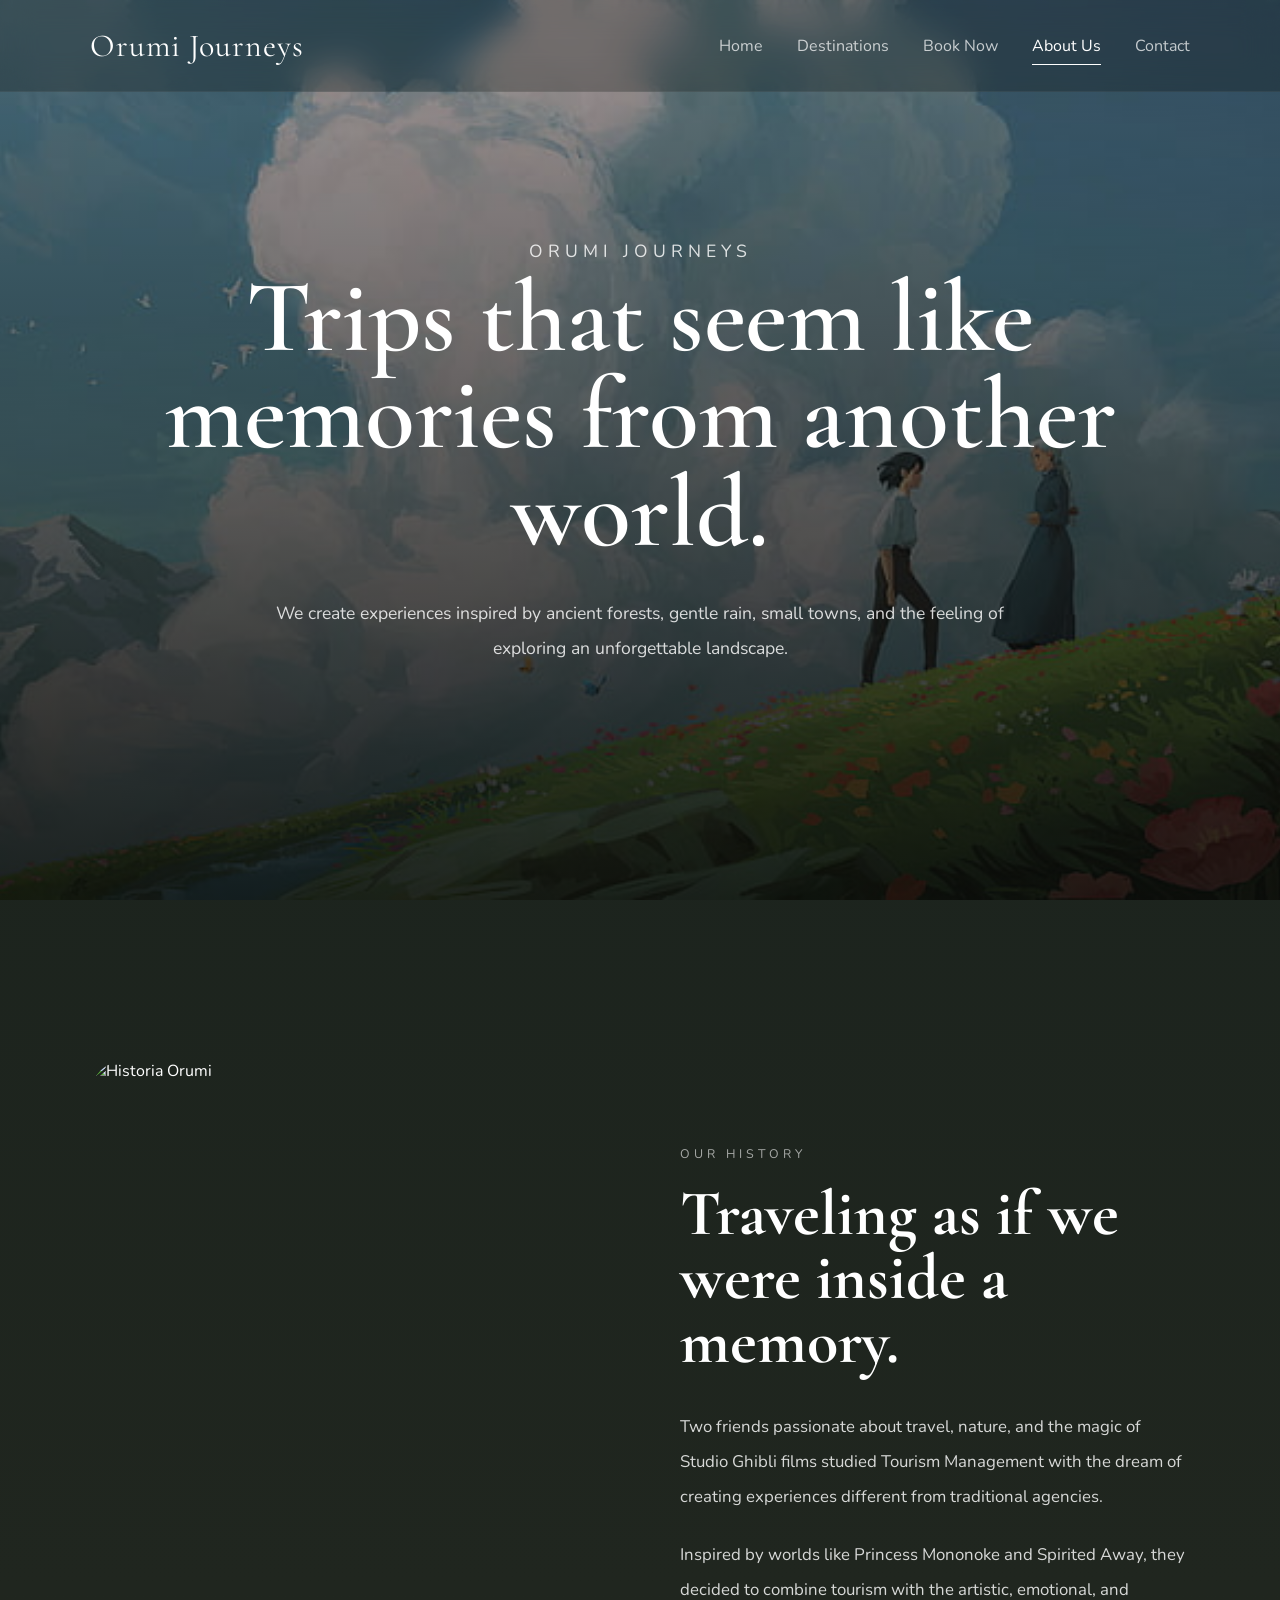
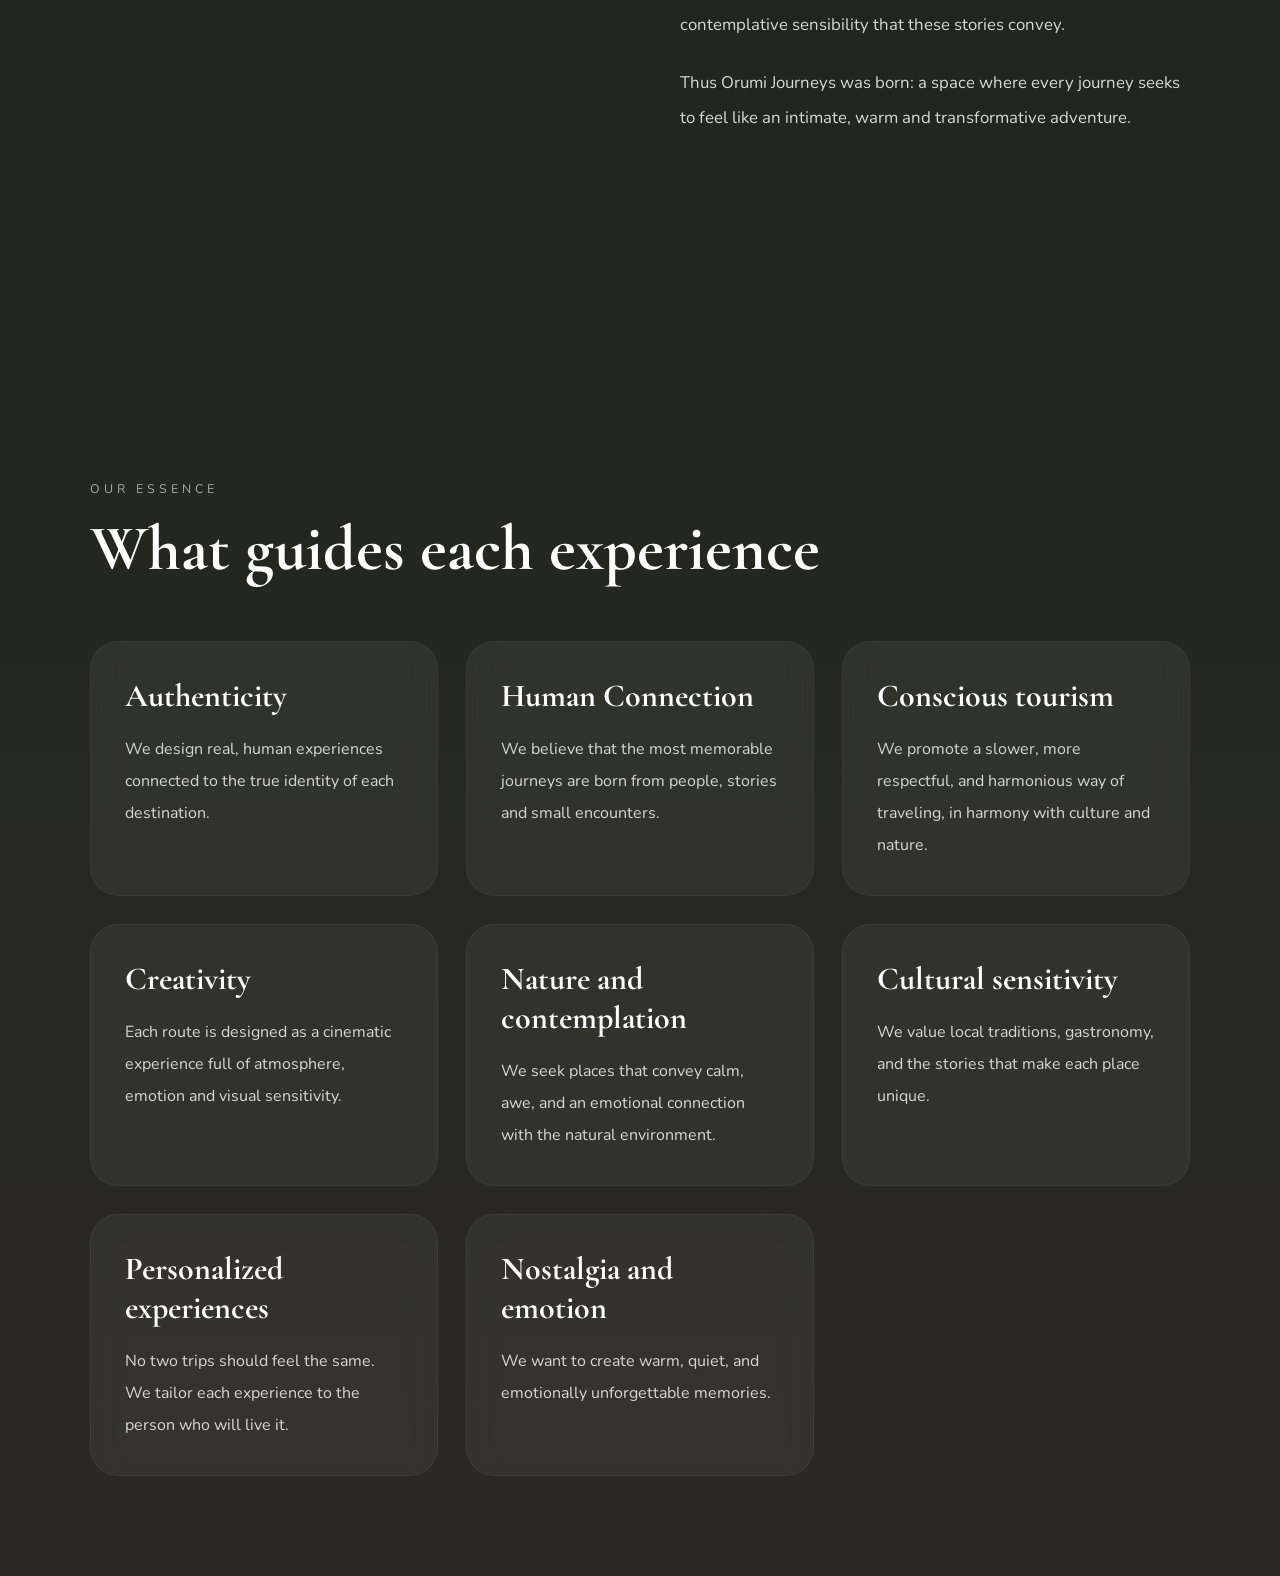
==== commit 115eaffc: "Update about-us.html" ====
--- a/about-us.html
+++ b/about-us.html
@@ -57,8 +57,7 @@
         sans-serif;
 
       background:
-        linear-gradient(
-          to bottom,
+        linear-gradient(to bottom,
           #18211c,
           #20261f,
           #2b2923
@@ -95,8 +94,7 @@
       inset: 0;
 
       background-image:
-        radial-gradient(
-          rgba(255,255,255,0.03) 1px,
+        radial-gradient(rgba(255,255,255,0.03) 1px,
           transparent 1px
         );
 
@@ -215,7 +213,7 @@
       overflow: hidden;
 
       background-image:
-        url("img/yakushima.jpg");
+        url("img/wallpaper1.jpg");
 
       background-size: cover;
       background-position: center;
